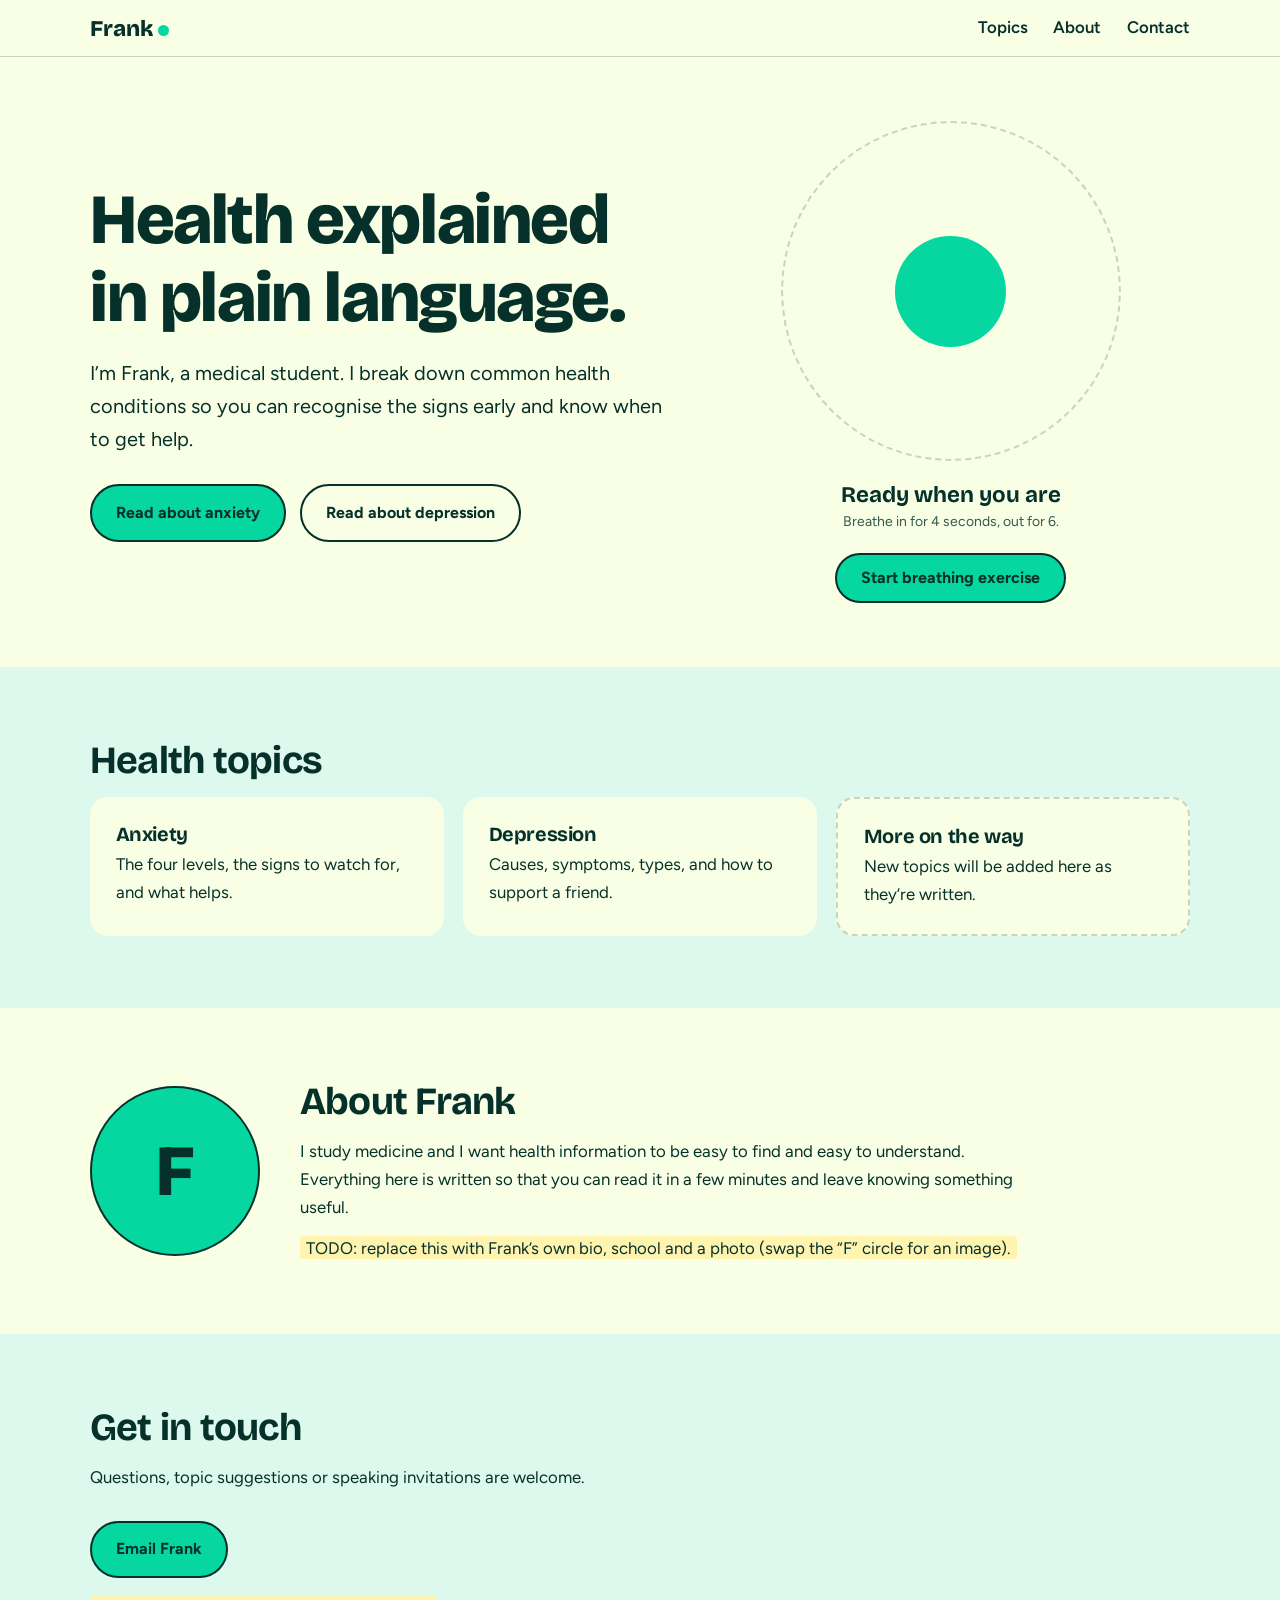
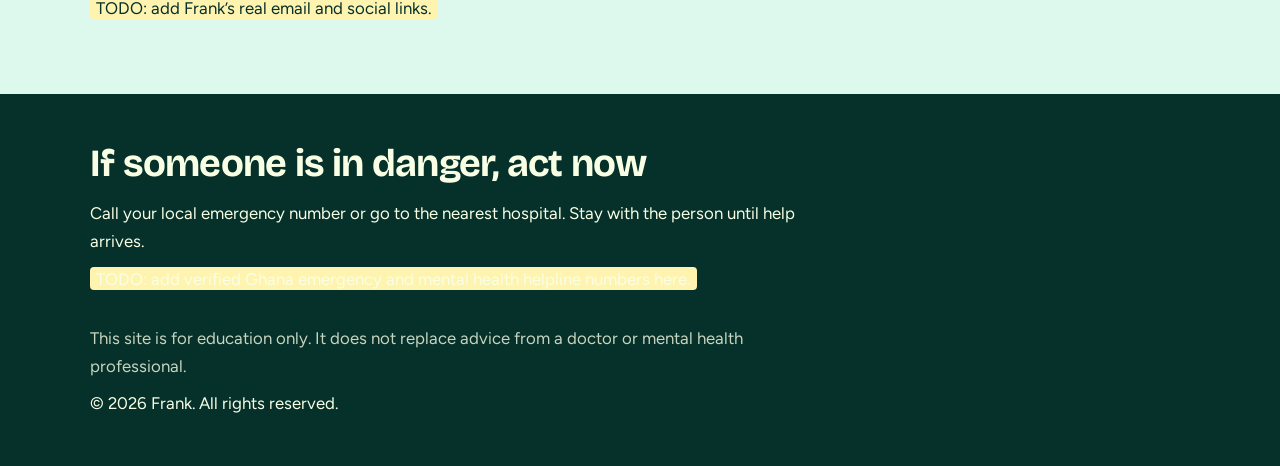
==== index.html @ 68e5fab6 "first commit" ====
<!doctype html><html lang="en"><head><title>Frank | Health explained in plain language</title><meta name="description" content="A medical student explaining common health conditions clearly, so more people spot the signs early and get help."><meta charset="utf-8"><meta name="viewport" content="width=device-width, initial-scale=1"><link rel="preconnect" href="https://fonts.googleapis.com"><link rel="preconnect" href="https://fonts.gstatic.com" crossorigin><link href="https://fonts.googleapis.com/css2?family=Bricolage+Grotesque:wght@600;700;800&family=Figtree:wght@400;600;700&display=swap" rel="stylesheet"><link rel="stylesheet" href="css/style.css"></head><body>
<a class="skip" href="#main">Skip to content</a>
<header><div class="wrap nav"><a class="logo" href="index.html">Frank<span></span></a>
<button class="menu" aria-expanded="false" aria-controls="links">Menu</button>
<ul class="links" id="links"><li><a href="index.html#topics">Topics</a></li><li><a href="index.html#about">About</a></li><li><a href="index.html#contact">Contact</a></li></ul></div></header>
<main id="main">
<div class="wrap hero">
 <div>
  <h1>Health explained in plain language.</h1>
  <p class="lead">I’m Frank, a medical student. I break down common health conditions so you can recognise the signs early and know when to get help.</p>
  <div class="row"><a class="btn" href="anxiety.html">Read about anxiety</a><a class="btn ghost" href="depression.html">Read about depression</a></div>
 </div>
 <div class="breath">
  <div class="stage"><div class="orb" id="orb"></div></div>
  <div><b id="breathLabel" aria-live="polite">Ready when you are</b><small>Breathe in for 4 seconds, out for 6.</small></div>
  <button class="btn" id="breathBtn">Start breathing exercise</button>
 </div>
</div>

<section id="topics" class="band"><div class="wrap">
 <h2>Health topics</h2>
 <div class="grid">
  <a class="card link" href="anxiety.html"><h3>Anxiety</h3><p>The four levels, the signs to watch for, and what helps.</p></a>
  <a class="card link" href="depression.html"><h3>Depression</h3><p>Causes, symptoms, types, and how to support a friend.</p></a>
  <div class="card plain"><h3>More on the way</h3><p>New topics will be added here as they’re written.</p></div>
 </div>
</div></section>

<section id="about"><div class="wrap about">
 <div class="avatar" role="img" aria-label="Photo of Frank coming soon">F</div>
 <div>
  <h2>About Frank</h2>
  <p>I study medicine and I want health information to be easy to find and easy to understand. Everything here is written so that you can read it in a few minutes and leave knowing something useful.</p>
  <p style="margin-top:.8rem"><span class="todo">TODO: replace this with Frank’s own bio, school and a photo (swap the “F” circle for an image).</span></p>
 </div>
</div></section>

<section id="contact" class="band"><div class="wrap">
 <h2>Get in touch</h2>
 <p>Questions, topic suggestions or speaking invitations are welcome.</p>
 <div class="row"><a class="btn" href="mailto:hello@example.com">Email Frank</a></div>
 <p style="margin-top:1rem"><span class="todo">TODO: add Frank’s real email and social links.</span></p>
</div></section>
</main>
<footer><div class="wrap"><h2>If someone is in danger, act now</h2><p>Call your local emergency number or go to the nearest hospital. Stay with the person until help arrives.</p><p><span class="todo">TODO: add verified Ghana emergency and mental health helpline numbers here.</span></p><p style="margin-top:2rem;opacity:.8">This site is for education only. It does not replace advice from a doctor or mental health professional.</p><p>© <span class="year"></span> Frank. All rights reserved.</p></div></footer><script src="js/main.js"></script></body></html>
---- css/style.css ----
:root{--cream:#F8FFE5;--emerald:#06D6A0;--ink:#06302A;--mint:#DDF8EC;--line:rgba(6,48,42,.2);--head:"Bricolage Grotesque",system-ui,sans-serif;--body:"Figtree",system-ui,sans-serif;--r:18px}
*{box-sizing:border-box;margin:0}
html{scroll-behavior:smooth}
body{background:var(--cream);color:var(--ink);font:1.05rem/1.65 var(--body)}
h1,h2,h3{font-family:var(--head);line-height:1.1;letter-spacing:-.02em}
h1{font-size:clamp(2.4rem,6vw,4.4rem);font-weight:800}
h2{font-size:clamp(1.7rem,3.5vw,2.4rem);font-weight:700;margin-bottom:1rem}
h3{font-size:1.25rem;font-weight:700;margin-bottom:.4rem}
p,li{max-width:68ch}
a{color:inherit}
:focus-visible{outline:3px solid var(--ink);outline-offset:3px}
.wrap{width:min(1100px,92%);margin-inline:auto}
section{padding:4.5rem 0}
.skip{position:absolute;left:-999px}.skip:focus{left:1rem;top:1rem;background:#fff;padding:.5rem 1rem;z-index:20}

/* nav */
header{position:sticky;top:0;z-index:10;background:var(--cream);border-bottom:1px solid var(--line)}
.nav{display:flex;align-items:center;justify-content:space-between;padding:.9rem 0}
.logo{font:800 1.4rem var(--head);text-decoration:none}
.logo span{display:inline-block;width:.7rem;height:.7rem;background:var(--emerald);border-radius:50%;margin-left:.3rem}
.links{display:flex;gap:1.6rem;list-style:none;padding:0}
.links a{text-decoration:none;font-weight:600}
.links a:hover,.links a[aria-current]{text-decoration:underline;text-decoration-color:var(--emerald);text-decoration-thickness:3px;text-underline-offset:6px}
.menu{display:none;background:none;border:2px solid var(--ink);border-radius:10px;padding:.4rem .8rem;font:inherit;font-weight:700;cursor:pointer}

/* buttons */
.btn{display:inline-block;background:var(--emerald);color:var(--ink);font-weight:700;padding:.85rem 1.5rem;border-radius:99px;border:2px solid var(--ink);text-decoration:none;cursor:pointer;font-family:inherit;font-size:1rem}
.btn:hover{background:var(--ink);color:var(--cream)}
.btn.ghost{background:transparent}.btn.ghost:hover{background:var(--ink);color:var(--cream)}
.row{display:flex;gap:.9rem;flex-wrap:wrap;margin-top:1.8rem}

/* hero */
.hero{display:grid;grid-template-columns:1.2fr 1fr;gap:3rem;align-items:center;padding:4rem 0}
.hero p.lead{font-size:1.25rem;margin-top:1.2rem}
.breath{display:grid;place-items:center;gap:1.2rem;text-align:center}
.stage{width:min(340px,80vw);aspect-ratio:1;display:grid;place-items:center;border:2px dashed var(--line);border-radius:50%}
.orb{width:55%;aspect-ratio:1;border-radius:50%;background:var(--emerald);transform:scale(.6);transition:transform 6s ease-in-out}
.orb.in{transform:scale(1.5);transition-duration:4s}
.breath b{font:700 1.4rem var(--head)}
.breath small{display:block;opacity:.8}

/* cards */
.grid{display:grid;gap:1.2rem;grid-template-columns:repeat(auto-fit,minmax(250px,1fr))}
.card{background:var(--mint);border-radius:var(--r);padding:1.6rem}
.card.link{background:var(--emerald);text-decoration:none;display:block}
.card.link:hover{background:var(--ink);color:var(--cream)}
.card.plain{background:transparent;border:2px dashed var(--line)}
.card ul{padding-left:1.1rem}
.band{background:var(--mint)}
.band .card{background:var(--cream)}

/* about */
.about{display:grid;grid-template-columns:auto 1fr;gap:2.5rem;align-items:center}
.avatar{width:170px;aspect-ratio:1;border-radius:50%;background:var(--emerald);display:grid;place-items:center;font:800 4.5rem var(--head);border:2px solid var(--ink)}

/* topic pages */
.page-head{padding:4rem 0 2rem}
.page-head p{font-size:1.2rem;margin-top:1rem}
.tabs{display:flex;gap:.6rem;flex-wrap:wrap;margin:1.4rem 0}
.tab{font:700 1rem var(--body);padding:.6rem 1.2rem;border-radius:99px;border:2px solid var(--ink);background:transparent;color:var(--ink);cursor:pointer}
.tab[aria-selected=true]{background:var(--ink);color:var(--cream)}
.panel{background:var(--mint);border-radius:var(--r);padding:1.8rem}
.panel[hidden]{display:none}
.panel .eg{margin-top:1rem;padding-left:1rem;border-left:4px solid var(--emerald)}
.letters{display:grid;gap:.8rem;grid-template-columns:repeat(auto-fit,minmax(220px,1fr));list-style:none;padding:0}
.letters li{display:flex;gap:.9rem;align-items:center;background:var(--cream);border-radius:14px;padding:.8rem 1rem}
.letters b{flex:none;width:2.4rem;height:2.4rem;border-radius:50%;background:var(--emerald);display:grid;place-items:center;font-family:var(--head)}
details{border-bottom:1px solid var(--line);padding:1rem 0}
summary{font:700 1.2rem var(--head);cursor:pointer}
details[open] summary{margin-bottom:.6rem}
.key{background:var(--ink);color:var(--cream);border-radius:var(--r);padding:2rem}
.key p{font-size:1.2rem}
.note{border:2px solid var(--ink);border-radius:var(--r);padding:1.4rem}
.todo{background:#fff3b0;padding:.1rem .4rem;border-radius:4px}

footer{background:var(--ink);color:var(--cream);padding:3rem 0}
footer a{color:var(--emerald)}
footer p{margin-top:.6rem}

@media(max-width:800px){
.hero,.about{grid-template-columns:1fr}
.menu{display:block}
.links{display:none;position:absolute;top:100%;left:0;right:0;background:var(--cream);flex-direction:column;padding:1rem 4%;border-bottom:1px solid var(--line)}
.links.open{display:flex}
section{padding:3rem 0}
}
@media(prefers-reduced-motion:reduce){html{scroll-behavior:auto}.orb{transition:none}}
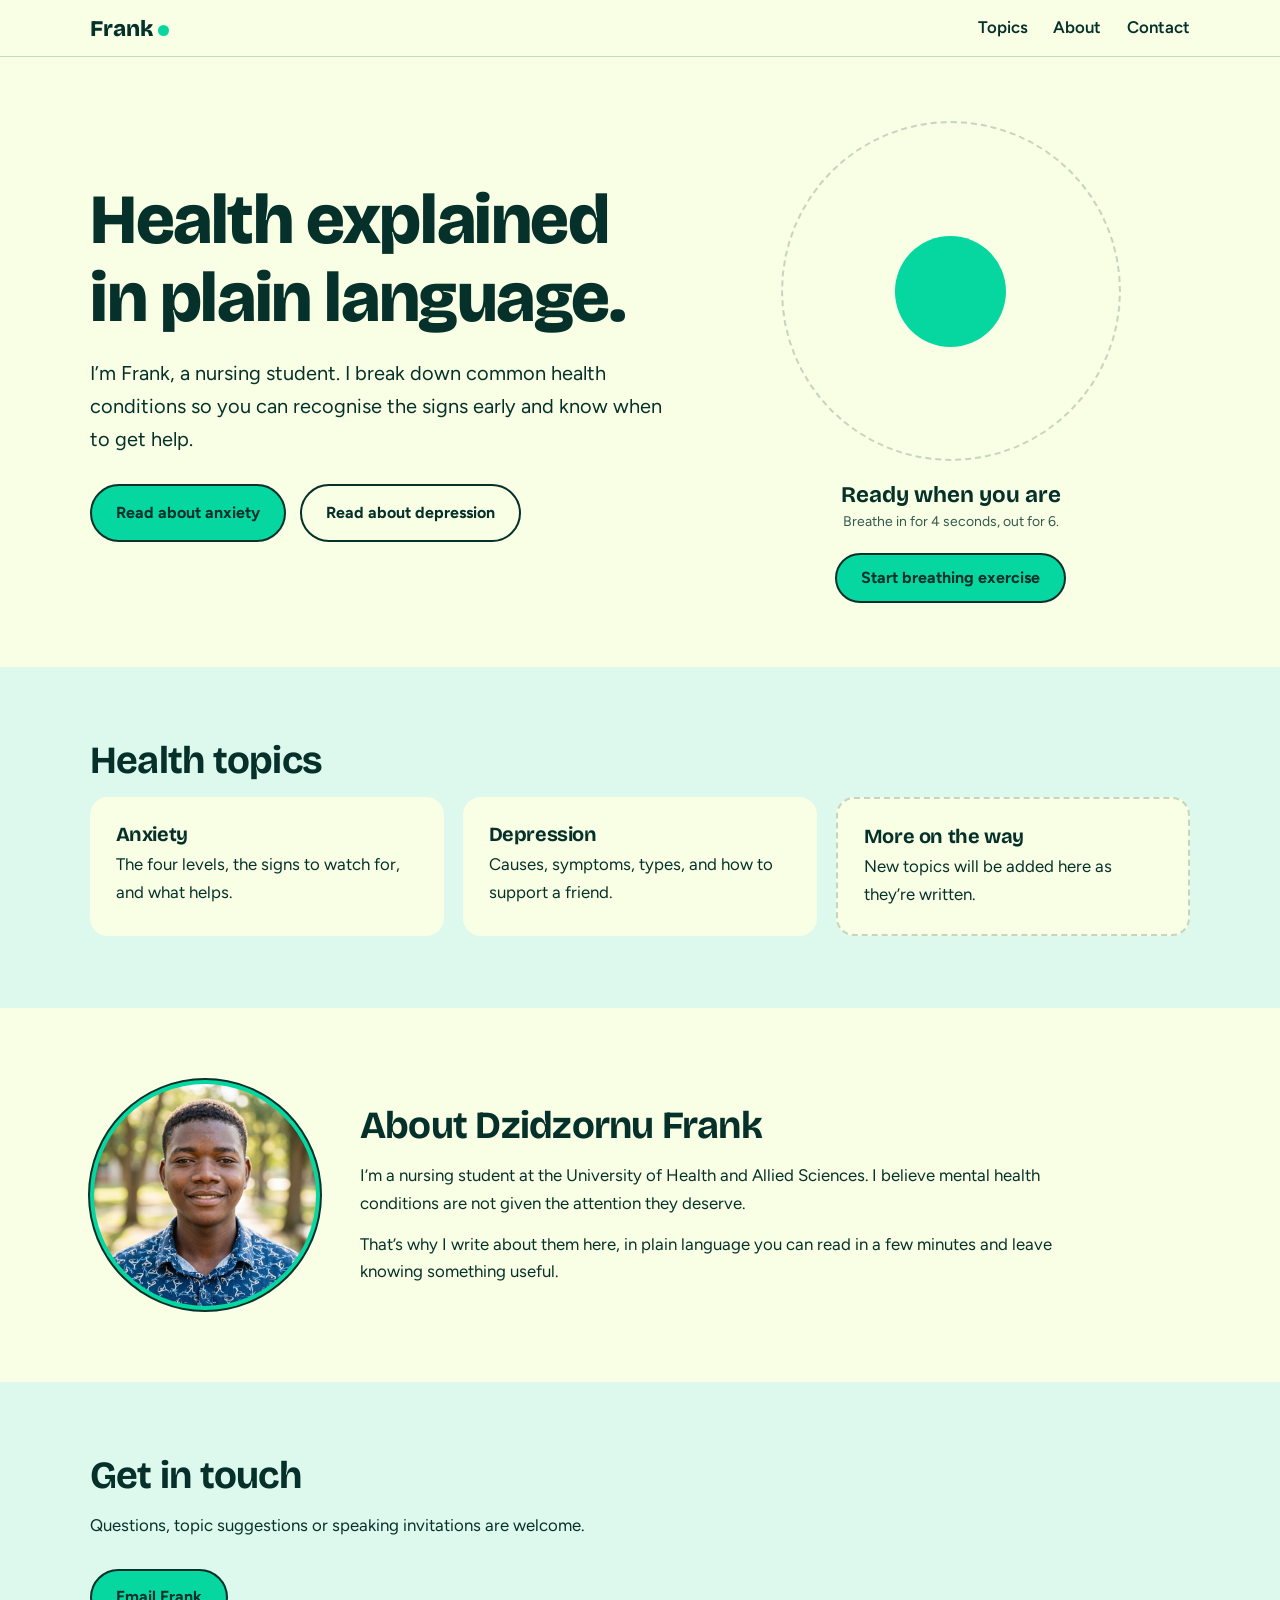
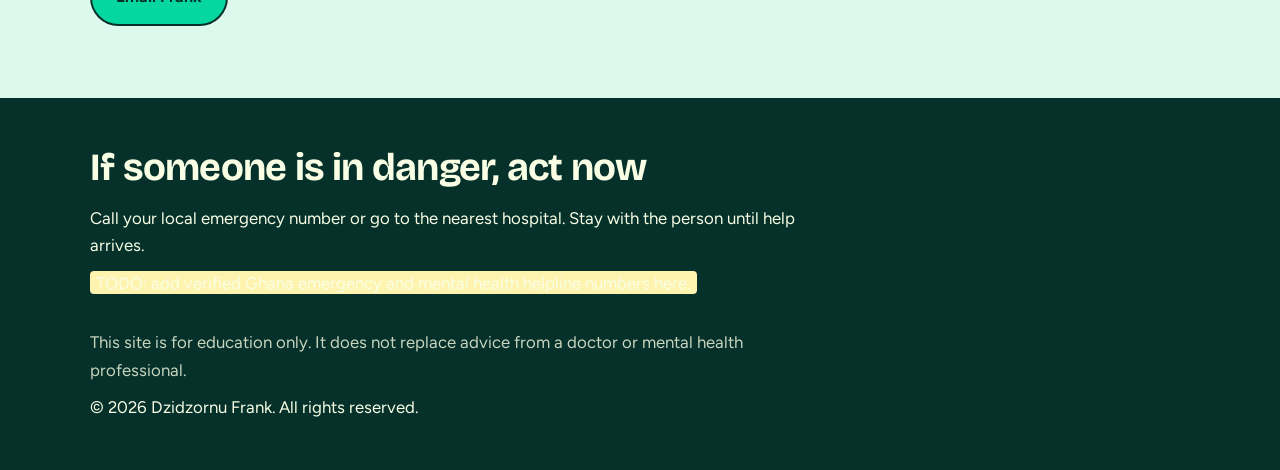
==== commit 4bafbd81: "profile updated" ====
--- a/index.html
+++ b/index.html
@@ -1,13 +1,13 @@
-<!doctype html><html lang="en"><head><title>Frank | Health explained in plain language</title><meta name="description" content="A medical student explaining common health conditions clearly, so more people spot the signs early and get help."><meta charset="utf-8"><meta name="viewport" content="width=device-width, initial-scale=1"><link rel="preconnect" href="https://fonts.googleapis.com"><link rel="preconnect" href="https://fonts.gstatic.com" crossorigin><link href="https://fonts.googleapis.com/css2?family=Bricolage+Grotesque:wght@600;700;800&family=Figtree:wght@400;600;700&display=swap" rel="stylesheet"><link rel="stylesheet" href="css/style.css"></head><body>
+<!doctype html><html lang="en"><head><title> Frank | Health explained in plain language</title><meta name="description" content="A nursing student explaining common health conditions clearly, so more people spot the signs early and get help."><meta charset="utf-8"><meta name="viewport" content="width=device-width, initial-scale=1"><link rel="preconnect" href="https://fonts.googleapis.com"><link rel="preconnect" href="https://fonts.gstatic.com" crossorigin><link href="https://fonts.googleapis.com/css2?family=Bricolage+Grotesque:wght@600;700;800&family=Figtree:wght@400;600;700&display=swap" rel="stylesheet"><link rel="stylesheet" href="css/style.css"></head><body>
 <a class="skip" href="#main">Skip to content</a>
-<header><div class="wrap nav"><a class="logo" href="index.html">Frank<span></span></a>
+<header><div class="wrap nav"><a class="logo" href="index.html"> Frank<span></span></a>
 <button class="menu" aria-expanded="false" aria-controls="links">Menu</button>
 <ul class="links" id="links"><li><a href="index.html#topics">Topics</a></li><li><a href="index.html#about">About</a></li><li><a href="index.html#contact">Contact</a></li></ul></div></header>
 <main id="main">
 <div class="wrap hero">
  <div>
   <h1>Health explained in plain language.</h1>
-  <p class="lead">I’m Frank, a medical student. I break down common health conditions so you can recognise the signs early and know when to get help.</p>
+  <p class="lead">I’m Frank, a nursing student. I break down common health conditions so you can recognise the signs early and know when to get help.</p>
   <div class="row"><a class="btn" href="anxiety.html">Read about anxiety</a><a class="btn ghost" href="depression.html">Read about depression</a></div>
  </div>
  <div class="breath">
@@ -27,19 +27,18 @@
 </div></section>
 
 <section id="about"><div class="wrap about">
- <div class="avatar" role="img" aria-label="Photo of Frank coming soon">F</div>
+ <div class="avatar"><img src="assets/frank.jpg" alt="Portrait of Dzidzornu Frank smiling outdoors" width="350" height="350"></div>
  <div>
-  <h2>About Frank</h2>
-  <p>I study medicine and I want health information to be easy to find and easy to understand. Everything here is written so that you can read it in a few minutes and leave knowing something useful.</p>
-  <p style="margin-top:.8rem"><span class="todo">TODO: replace this with Frank’s own bio, school and a photo (swap the “F” circle for an image).</span></p>
+  <h2>About Dzidzornu Frank</h2>
+  <p>I’m a nursing student at the University of Health and Allied Sciences. I believe mental health conditions are not given the attention they deserve.</p>
+  <p style="margin-top:.8rem">That’s why I write about them here, in plain language you can read in a few minutes and leave knowing something useful.</p>
  </div>
 </div></section>
 
 <section id="contact" class="band"><div class="wrap">
  <h2>Get in touch</h2>
  <p>Questions, topic suggestions or speaking invitations are welcome.</p>
- <div class="row"><a class="btn" href="mailto:hello@example.com">Email Frank</a></div>
- <p style="margin-top:1rem"><span class="todo">TODO: add Frank’s real email and social links.</span></p>
-</div></section>
+ <div class="row"><a class="btn" href="mailto:Dzidzornufrank2004@gmail.com">Email Frank</a></div>
+ </div></section>
 </main>
-<footer><div class="wrap"><h2>If someone is in danger, act now</h2><p>Call your local emergency number or go to the nearest hospital. Stay with the person until help arrives.</p><p><span class="todo">TODO: add verified Ghana emergency and mental health helpline numbers here.</span></p><p style="margin-top:2rem;opacity:.8">This site is for education only. It does not replace advice from a doctor or mental health professional.</p><p>© <span class="year"></span> Frank. All rights reserved.</p></div></footer><script src="js/main.js"></script></body></html>
+<footer><div class="wrap"><h2>If someone is in danger, act now</h2><p>Call your local emergency number or go to the nearest hospital. Stay with the person until help arrives.</p><p><span class="todo">TODO: add verified Ghana emergency and mental health helpline numbers here.</span></p><p style="margin-top:2rem;opacity:.8">This site is for education only. It does not replace advice from a doctor or mental health professional.</p><p>© <span class="year"></span> Dzidzornu Frank. All rights reserved.</p></div></footer><script src="js/main.js"></script></body></html>
--- a/css/style.css
+++ b/css/style.css
@@ -51,7 +51,8 @@
 
 /* about */
 .about{display:grid;grid-template-columns:auto 1fr;gap:2.5rem;align-items:center}
-.avatar{width:170px;aspect-ratio:1;border-radius:50%;background:var(--emerald);display:grid;place-items:center;font:800 4.5rem var(--head);border:2px solid var(--ink)}
+.avatar{width:230px;aspect-ratio:1;border-radius:50%;background:var(--emerald);overflow:hidden;border:4px solid var(--emerald);box-shadow:0 0 0 2px var(--ink)}
+.avatar img{width:100%;height:100%;object-fit:cover;object-position:center 20%;display:block}
 
 /* topic pages */
 .page-head{padding:4rem 0 2rem}
